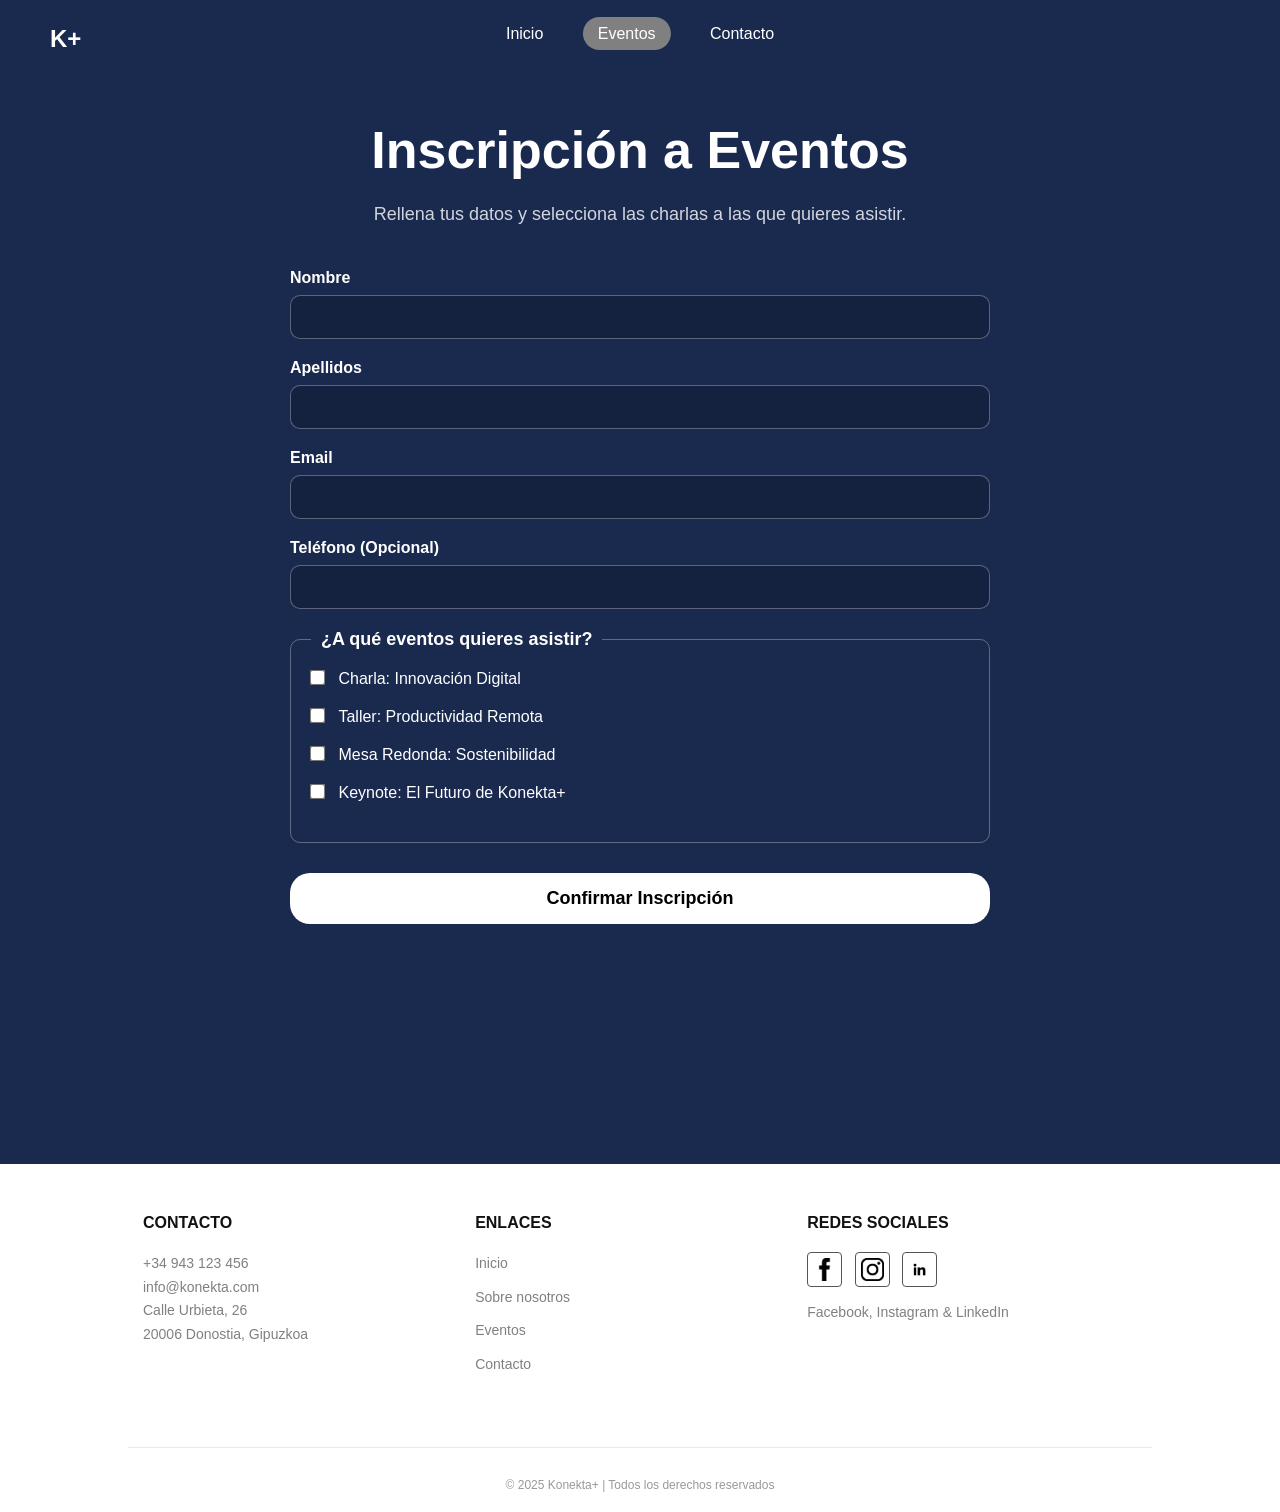
==== inscripcion.html @ b559be0f "contacto, eventos e inscripcion creadas. index mejorado." ====
<!DOCTYPE html>
<html lang="es">
<head>
    <meta charset="UTF-8">
    <meta name="viewport" content="width=device-width, initial-scale=1.0">
    <title>Inscripción - Konekta+</title>
    <link rel="stylesheet" href="style.css">
    <link rel="stylesheet" href="style-pages.css"> </head>
<body>

    <header class="main-header">
        <div class="logo">
            K+
        </div>
        <nav class="main-nav">
            <a href="index.html">Inicio</a>
            <a href="eventos.html" class="active">Eventos</a> <a href="contacto.html">Contacto</a>
        </nav>
    </header>

    <main class="page-content">
        <h1>Inscripción a Eventos</h1>
        <p>Rellena tus datos y selecciona las charlas a las que quieres asistir.</p>

        <form class="simple-form">
            <div class="form-group">
                <label for="nombre">Nombre</label>
                <input type="text" id="nombre" name="nombre" required>
            </div>

            <div class="form-group">
                <label for="apellidos">Apellidos</label>
                <input type="text" id="apellidos" name="apellidos" required>
            </div>

            <div class="form-group">
                <label for="email">Email</label>
                <input type="email" id="email" name="email" required>
            </div>

            <div class="form-group">
                <label for="telefono">Teléfono (Opcional)</label>
                <input type="tel" id="telefono" name="telefono">
            </div>

            <fieldset class="form-group">
                <legend>¿A qué eventos quieres asistir?</legend>
                <div class="checkbox-group">
                    <input type="checkbox" id="evento1" name="eventos" value="innovacion">
                    <label for="evento1">Charla: Innovación Digital</label>
                </div>
                <div class="checkbox-group">
                    <input type="checkbox" id="evento2" name="eventos" value="productividad">
                    <label for="evento2">Taller: Productividad Remota</label>
                </div>
                <div class="checkbox-group">
                    <input type="checkbox" id="evento3" name="eventos" value="sostenibilidad">
                    <label for="evento3">Mesa Redonda: Sostenibilidad</label>
                </div>
                <div class="checkbox-group">
                    <input type="checkbox" id="evento4" name="eventos" value="keynote">
                    <label for="evento4">Keynote: El Futuro de Konekta+</label>
                </div>
            </fieldset>

            <button type="submit" class="btn btn-primary">Confirmar Inscripción</button>
        </form>
    </main>

    <footer class="main-footer">
        <div class="footer-container">

            <div class="footer-col">
                <h3>CONTACTO</h3>
                <p>
                    +34 943 123 456<br>
                    info@konekta.com<br>
                    Calle Urbieta, 26<br>
                    20006 Donostia, Gipuzkoa
                </p>
            </div>

            <div class="footer-col">
                <h3>ENLACES</h3>
                <ul>
                    <li><a href="index.html">Inicio</a></li>
                    <li><a href="index.html#quienes-somos">Sobre nosotros</a></li>
                    <li><a href="eventos.html">Eventos</a></li>
                    <li><a href="contacto.html">Contacto</a></li>
                </ul>
            </div>

            <div class="footer-col">
                <h3>REDES SOCIALES</h3>
                <div class="social-icons-container">
                    <a href="#" class="social-icon">
                    <img src="img/logo-facebook.png" alt="Facebook">
                    </a>
                    <a href="#" class="social-icon">
                    <img src="img/logo-instagram.png" alt="Instagram">
                    </a>
                    <a href="#" class="social-icon">
                    <img src="img/logo-linkedin.png" alt="LinkedIn">
                    </a>
                </div>
                <p>Facebook, Instagram &amp; LinkedIn</p>
            </div>

        </div>

        <div class="footer-copyright">
            © 2025 Konekta+ | Todos los derechos reservados
        </div>
    </footer>
</body>
</html>
---- style.css ----
/* ---- CONFIGURACIÓN GENERAL ---- */
* {
    margin: 0;
    padding: 0;
    box-sizing: border-box;
}

body {
    font-family: Arial, sans-serif; 
    background-color: #1a2a4f; 
    color: #FFFFFF;
    min-height: 100vh;
    overflow-y: auto;
    position: relative; 
}
html {
    scroll-behavior: smooth;
}

a {
    text-decoration: none;
    color: white;
}

/* ---- NAVEGACIÓN SUPERIOR  ---- */
.main-header {
    position: fixed;
    top: 0;
    left: 0;
    width: 100%;
    padding: 25px 50px;
    background-color: #1a2a4f;
    z-index: 100;
}

.logo {
    position: absolute;
    left: 50px;
    top: 25px;
    font-size: 24px;
    font-weight: bold;
}

.main-nav {
    position: absolute;
    left: 50%; 
    transform: translateX(-50%); 
    top: 25px;
}

.main-nav a {
    margin: 0 10px;
    font-weight: 500;
    padding: 8px 15px;
    border-radius: 20px;
    transition: background-color 0.3s;
}

.main-nav a.active,
.main-nav a:hover {
    background-color: grey;
}

/* ---- CONTENIDO PRINCIPAL ---- */
.hero-content {
    width: 60%;
    position: relative;
    z-index: 3;
}

.hero-content h1 {
    font-size: 64px;
    line-height: 1.1;
    font-weight: 700;
    margin-bottom: 20px;
}

.hero-content p {
    font-size: 18px;
    line-height: 1.6;
    color: rgba(255, 255, 255, 0.8);
    max-width: 450px;
}

/* ---- NAVEGACIÓN LATERAL (CON POSITION: ABSOLUTE) ---- */
.side-nav {
    position: fixed;
    top: 50%;
    right: 50px;
    transform: translateY(-50%); 
    z-index: 100;
}

.side-nav a {
    display: block; 
    margin-bottom: 15px; 
    background-color: rgba(0, 0, 0, 0.2);
    padding: 12px 24px;
    border-radius: 30px;
    font-weight: 500;
    transition: all 0.3s;
}

.side-nav a.active,
.side-nav a:hover {
    background-color: white;
    color: black;
}
.hero-section {
    height: 100vh; 
    padding-left: 15%;
    padding-top: 30vh; 
    box-sizing: border-box; 
    position: relative;
    overflow: hidden;
}

.hero-section.alt-bg {
    background-color: #2a3a5f;
}

/* ESTILO DEL FOOTER */

.main-footer {
    background-color: white; 
    color: black; 
    padding: 50px 0 20px 0;
    margin-top: 100px;
    position: relative;
    width: 100%;
    clear: both; 
}

.footer-container {
    width: 80%; 
    margin: 0 auto; 
    overflow: hidden; 
}

.footer-col {
    display: inline-block; 
    width: 32%;            
    vertical-align: top;   
    padding: 0 15px;
    box-sizing: border-box;
    margin-bottom: 30px;
}

.footer-col h3 {
    font-size: 16px;
    font-weight: bold;
    text-transform: uppercase; 
    margin-bottom: 20px;
    color: #111;
}

.footer-col p, .footer-col li {
    font-size: 14px;
    line-height: 1.7;
    margin-bottom: 10px;
    color: grey; 
}

.footer-col ul {
    list-style: none;
    padding: 0;
}

.footer-col ul a {
    color: grey;
    text-decoration: none; 
    transition: color 0.3s;
}
.footer-col ul a:hover {
    color: #1a2a4f; 
    text-decoration: underline;
}

.social-icons-container {
    margin-bottom: 10px;
}

.social-icon {
    display: inline-block;
    width: 35px;  
    height: 35px; 
    border: 1px solid #555; 
    border-radius: 4px;
    text-decoration: none;
    margin-right: 8px;
    transition: background-color 0.3s, border-color 0.3s;
    padding: 5px;
    box-sizing: border-box;
}
.social-icon img {
    width: 100%;
    height: 100%;
    display: block; 
}

.social-icon:hover img {
    filter: invert(1);
}
.social-icon:hover {
    background-color: #1a2a4f; 
    color: white;
    border-color: #1a2a4f;
}

.footer-copyright {
    text-align: center;
    margin-top: 30px;
    font-size: 12px;
    color: #999; 
    border-top: 1px solid #e9e9e9; 
    padding-top: 30px;
    width: 80%;
    margin-left: auto;
    margin-right: auto;
}

/* VIDEO */
.video-background-container {
    position: absolute;
    top: 0;
    left: 0;
    width: 100%;
    height: 100%;
    z-index: 1; 
}

#bg-video {
    width: 100%;
    height: 100%;
    object-fit: cover; 
}

.video-overlay {
    position: absolute;
    top: 0;
    left: 0;
    width: 100%;
    height: 100%;
    background-color: rgba(0, 0, 0, 0.5); 
    z-index: 2;
}

.video-container-centered {
    margin-top: 30px; 
    width: 100%;
}

.video-container-centered video {
    display: block;     
    margin: 0 auto;
    
    width: 100%;        
    max-width: 640px;  
    
    height: auto;       
    border-radius: 10px; 
    background-color: #000; 
}
---- style-pages.css ----
/* ---- BOTONES (Añadidos para que funcionen los enlaces) ---- */
.btn {
    border: none;
    padding: 10px 20px;
    border-radius: 20px;
    font-weight: 600;
    cursor: pointer;
    margin-left: 10px;
    font-family: Arial, sans-serif;
    text-decoration: none;
    display: inline-block; /* Para que los <a> se vean como botones */
}

.btn-primary {
    background-color: white;
    color: black;
    transition: transform 0.3s;
}
.btn-primary:hover {
    transform: scale(1.05);
}


/* ---- CONTENEDOR GENERAL PARA PÁGINAS ---- */
.page-content {
    position: relative;
    width: 70%;
    margin-left: 15%;
    padding-top: 120px;
    padding-bottom: 100px;
    text-align: center;
}

.page-content h1 {
    font-size: 52px;
    margin-bottom: 20px;
}

.page-content p {
    font-size: 18px;
    line-height: 1.6;
    color: rgba(255, 255, 255, 0.8);
    max-width: 600px;
    margin: 0 auto 30px auto; /* Centra el párrafo */
}


/* ---- ESTILOS PARA PÁGINA DE EVENTOS ---- */
.event-grid {
    margin-top: 40px;
    text-align: left; /* Alinea las tarjetas a la izquierda */
}

.event-card {
    background-color: rgba(0, 0, 0, 0.2);
    border-radius: 15px;
    width: 90%; /* Ocupa casi todo el ancho disponible */
    margin: 20px auto; /* Centra las tarjetas y les da espacio */
    display: block; /* Cada tarjeta en su propia línea */
    min-height: 200px;
    
    /* Configuración para colocar la imagen y el texto lado a lado */
    position: relative; 
    padding: 20px; /* Relleno general para la tarjeta */
    box-sizing: border-box; /* Incluye el padding en el ancho/alto */
    overflow: hidden; /* Para contener las imágenes flotantes */
}
.event-image-container {
    width: 35%; /* La imagen ocupará un 35% del ancho de la tarjeta */
    height: 180px; /* Altura fija para las imágenes */
    float: left; /* La imagen flota a la izquierda */
    border-radius: 10px; /* Bordes redondeados para la imagen */
    overflow: hidden; /* Asegura que la imagen se ajuste al contenedor redondeado */
    margin-right: 20px; /* Espacio entre la imagen y el texto */
}
.event-image {
    width: 100%;
    height: 100%;
    object-fit: cover; /* Recorta la imagen para que rellene el contenedor sin distorsionarse */
    display: block; /* Elimina espacio extra debajo de la imagen */
}
.event-content-text {
    /* El texto ocupa el espacio restante después de la imagen flotante */
    overflow: hidden; /* Contiene el texto dentro del espacio disponible */
    text-align: left; /* Asegura que el texto esté alineado a la izquierda */
}
.event-card h3 {
    font-size: 24px;
    margin-bottom: 8px;
}

.event-card .event-info {
    font-size: 16px;
    font-weight: bold;
    color: #88aaff; /* Un color azul claro para destacar */
    margin-bottom: 12px;
}

.event-card p {
    font-size: 16px;
    max-width: 100%;
    margin-bottom: 18px;
    text-align: left;
}

.event-card .btn {
    margin-left: 0;
}
.event-card.reverse-layout .event-image-container {
    float: right; /* La imagen flota a la derecha */
    margin-left: 20px; /* Espacio entre el texto y la imagen */
    margin-right: 0; /* Elimina el margen derecho si estaba presente */
}

/* ---- ESTILOS PARA FORMULARIOS (Contacto e Inscripción) ---- */
.simple-form {
    max-width: 700px;
    margin: 40px auto;
    text-align: left; /* Alinea el texto del formulario a la izquierda */
}

.form-group {
    margin-bottom: 20px;
}

.form-group label {
    display: block; /* Pone el label en su propia línea */
    margin-bottom: 8px;
    font-weight: bold;
}

.simple-form input[type="text"],
.simple-form input[type="email"],
.simple-form input[type="tel"],
.simple-form textarea {
    width: 100%;
    padding: 12px 15px;
    border-radius: 10px;
    border: 1px solid rgba(255, 255, 255, 0.3);
    background-color: rgba(0, 0, 0, 0.2);
    color: white;
    font-size: 16px;
    font-family: Arial, sans-serif;
}

.simple-form textarea {
    min-height: 120px;
}

.simple-form .btn-primary {
    width: 100%; /* El botón ocupa todo el ancho */
    margin: 10px 0 0 0;
    padding: 15px;
    font-size: 18px;
}

/* Estilos para los checkboxes de inscripción */
fieldset.form-group {
    border: 1px solid rgba(255, 255, 255, 0.3);
    border-radius: 10px;
    padding: 20px;
}
fieldset.form-group legend {
    padding: 0 10px; /* Espacio alrededor del texto "legend" */
    font-weight: bold;
    font-size: 18px;
}
.checkbox-group {
    margin-bottom: 12px;
}
.checkbox-group input[type="checkbox"] {
    margin-right: 10px;
    width: auto; /* Devuelve el tamaño normal al checkbox */
    transform: scale(1.2); /* Los hace un poco más grandes */
}
.checkbox-group label {
    display: inline-block; /* Pone el label al lado del checkbox */
    font-weight: normal;
}
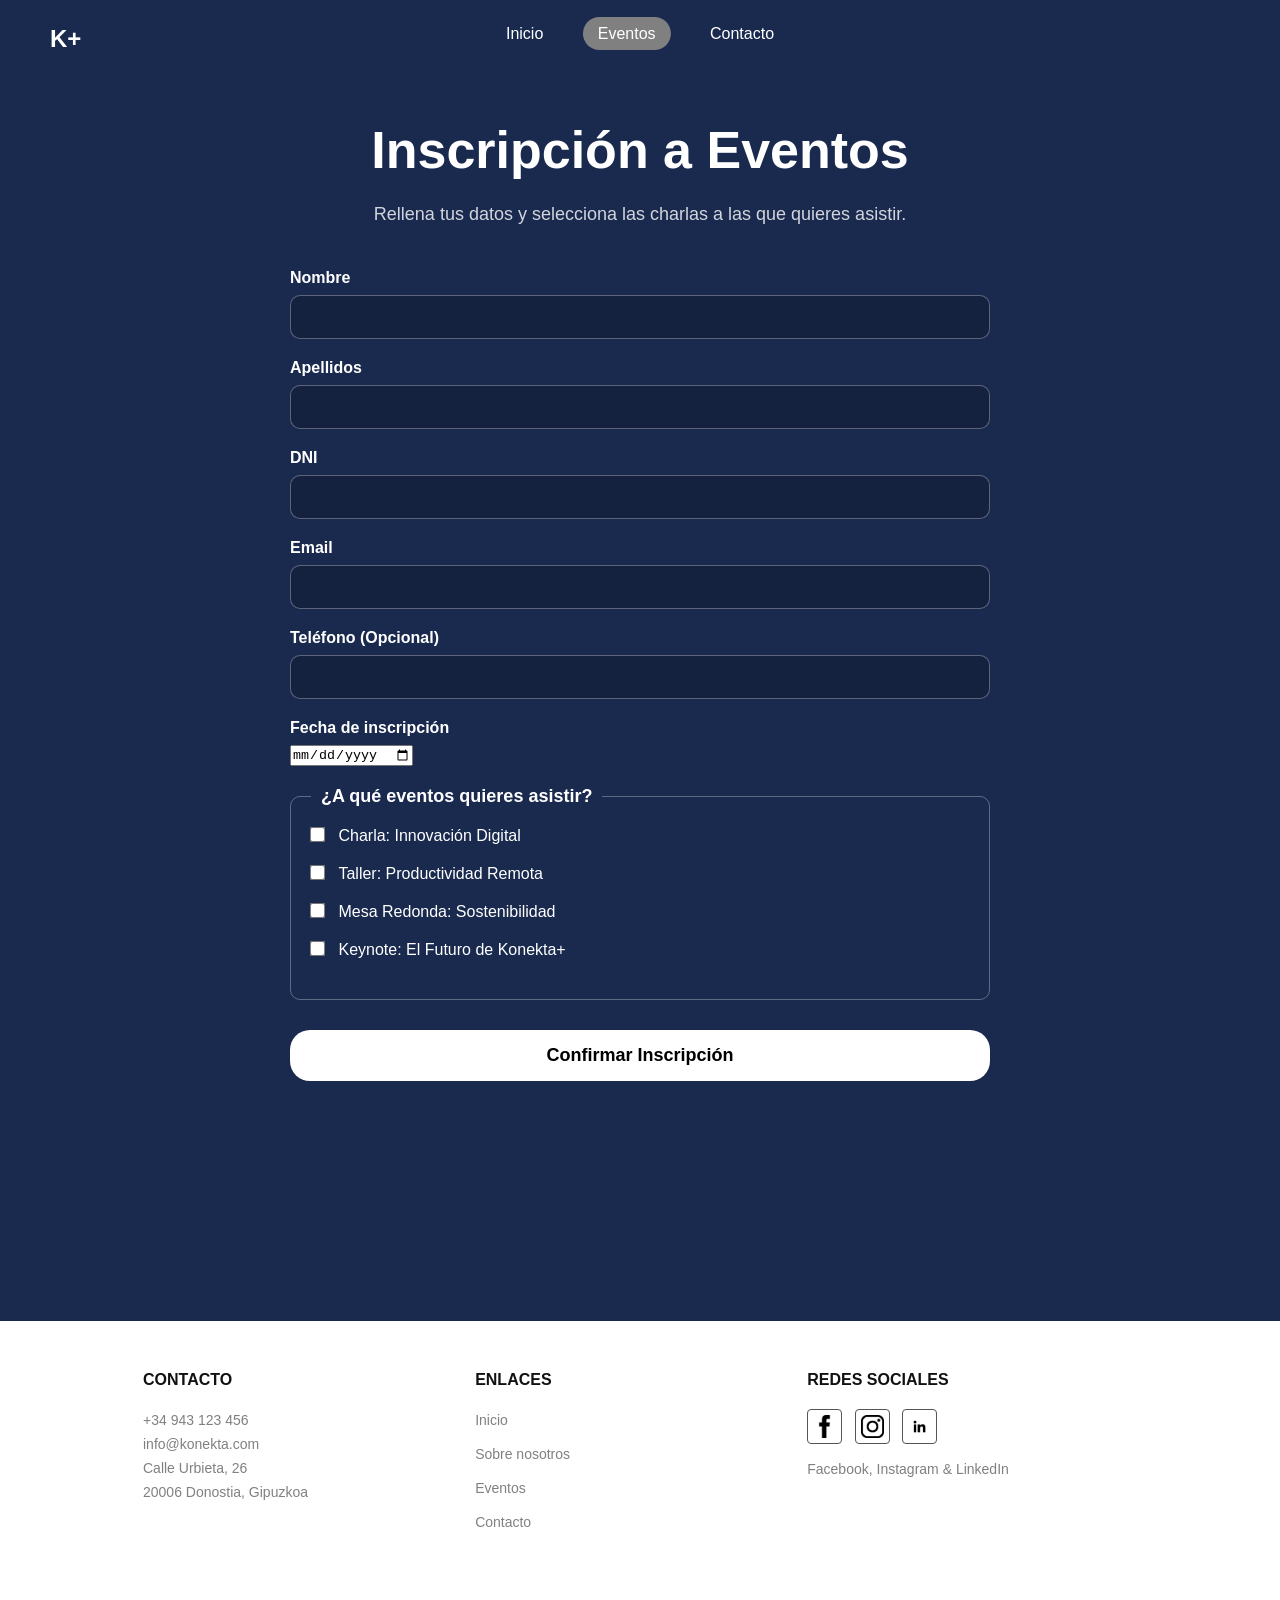
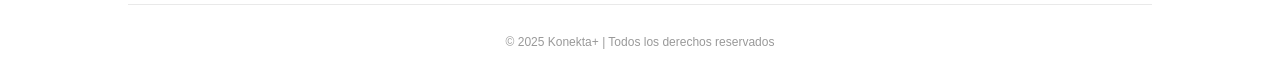
==== commit 6d0b34d8: "Cambios general, añadido base de datos y sql, imagenes, y final frontend" ====
--- a/inscripcion.html
+++ b/inscripcion.html
@@ -34,6 +34,11 @@
             </div>
 
             <div class="form-group">
+                <label for="dni">DNI</label>
+                <input type="text" id="dni" name="dni" required>
+            </div>
+
+            <div class="form-group">
                 <label for="email">Email</label>
                 <input type="email" id="email" name="email" required>
             </div>
@@ -43,22 +48,27 @@
                 <input type="tel" id="telefono" name="telefono">
             </div>
 
+            <div class="form-group">
+                <label for="fecha_inscripcion">Fecha de inscripción</label>
+                <input type="date" id="fecha_inscripcion" name="fecha_inscripcion" required>
+            </div>
+
             <fieldset class="form-group">
                 <legend>¿A qué eventos quieres asistir?</legend>
                 <div class="checkbox-group">
-                    <input type="checkbox" id="evento1" name="eventos" value="innovacion">
+                    <input type="checkbox" id="evento1" name="evento1" value="innovacion">
                     <label for="evento1">Charla: Innovación Digital</label>
                 </div>
                 <div class="checkbox-group">
-                    <input type="checkbox" id="evento2" name="eventos" value="productividad">
+                    <input type="checkbox" id="evento2" name="evento2" value="productividad">
                     <label for="evento2">Taller: Productividad Remota</label>
                 </div>
                 <div class="checkbox-group">
-                    <input type="checkbox" id="evento3" name="eventos" value="sostenibilidad">
+                    <input type="checkbox" id="evento3" name="evento3" value="sostenibilidad">
                     <label for="evento3">Mesa Redonda: Sostenibilidad</label>
                 </div>
                 <div class="checkbox-group">
-                    <input type="checkbox" id="evento4" name="eventos" value="keynote">
+                    <input type="checkbox" id="evento4" name="evento4" value="keynote">
                     <label for="evento4">Keynote: El Futuro de Konekta+</label>
                 </div>
             </fieldset>
--- a/style.css
+++ b/style.css
@@ -82,30 +82,6 @@
     max-width: 450px;
 }
 
-/* ---- NAVEGACIÓN LATERAL (CON POSITION: ABSOLUTE) ---- */
-.side-nav {
-    position: fixed;
-    top: 50%;
-    right: 50px;
-    transform: translateY(-50%); 
-    z-index: 100;
-}
-
-.side-nav a {
-    display: block; 
-    margin-bottom: 15px; 
-    background-color: rgba(0, 0, 0, 0.2);
-    padding: 12px 24px;
-    border-radius: 30px;
-    font-weight: 500;
-    transition: all 0.3s;
-}
-
-.side-nav a.active,
-.side-nav a:hover {
-    background-color: white;
-    color: black;
-}
 .hero-section {
     height: 100vh; 
     padding-left: 15%;
@@ -245,19 +221,76 @@
     z-index: 2;
 }
 
-.video-container-centered {
-    margin-top: 30px; 
-    width: 100%;
-}
-
-.video-container-centered video {
-    display: block;     
-    margin: 0 auto;
+/* ---- ESTILOS DE LA PARRILA COMPACTA DE INICIO ---- */
+
+.service-grid-compact {
+    width: 100%;
+    margin-top: 40px; 
+    text-align: center; 
+}
+
+.service-card-compact {
+    display: inline-block; 
+    width: 30%;
+    margin: 5px; 
     
-    width: 100%;        
-    max-width: 640px;  
+    vertical-align: top; 
+    background-color: rgba(0, 0, 0, 0.2);
+    border: 1px solid transparent; 
+    border-radius: 10px;
+    padding: 15px; 
+    text-align: left; 
     
-    height: auto;       
-    border-radius: 10px; 
-    background-color: #000; 
+    transition: all 0.3s ease;
+}
+
+.service-icon-compact {
+    width: 40px;  
+    height: 40px; 
+    margin-bottom: 10px;
+    object-fit: contain;
+}
+
+.service-card-compact h3 {
+    font-size: 18px; 
+    margin-bottom: 5px;
+}
+
+.service-card-compact:hover {
+    transform: translateY(-3px); 
+    background-color: rgba(0, 0, 0, 0.4); 
+    border-color: rgba(255, 255, 255, 0.5); 
+}
+
+/* ---- ESTILOS PARA LA SECCIÓN "QUIÉNES SOMOS" ---- */
+
+.quienes-somos-text {
+    float: left; 
+    width: 55%;  
+    padding-right: 5%; 
+    box-sizing: border-box;
+}
+
+.quienes-somos-text p {
+    text-align: justify;
+}
+
+.quienes-somos-video {
+    float: right; 
+    width: 40%; 
+    margin-top: 150px;  
+}
+
+
+.quienes-somos-video video {
+    width: 200%;
+    height: auto;
+    border-radius: 10px;
+    background-color: #000;
+    display: block; 
+}
+
+/* ---- SECCIÓN "que hacemos" ---- */
+#que-hacemos .hero-content p {
+    text-align: justify;
 }
--- a/style-pages.css
+++ b/style-pages.css
@@ -8,7 +8,7 @@
     margin-left: 10px;
     font-family: Arial, sans-serif;
     text-decoration: none;
-    display: inline-block; /* Para que los <a> se vean como botones */
+    display: inline-block;
 }
 
 .btn-primary {
@@ -41,48 +41,45 @@
     line-height: 1.6;
     color: rgba(255, 255, 255, 0.8);
     max-width: 600px;
-    margin: 0 auto 30px auto; /* Centra el párrafo */
+    margin: 0 auto 30px auto;
 }
 
 
 /* ---- ESTILOS PARA PÁGINA DE EVENTOS ---- */
 .event-grid {
     margin-top: 40px;
-    text-align: left; /* Alinea las tarjetas a la izquierda */
+    text-align: left;
 }
 
 .event-card {
     background-color: rgba(0, 0, 0, 0.2);
     border-radius: 15px;
-    width: 90%; /* Ocupa casi todo el ancho disponible */
-    margin: 20px auto; /* Centra las tarjetas y les da espacio */
-    display: block; /* Cada tarjeta en su propia línea */
+    width: 90%; 
+    margin: 20px auto; 
+    display: block; 
     min-height: 200px;
-    
-    /* Configuración para colocar la imagen y el texto lado a lado */
     position: relative; 
-    padding: 20px; /* Relleno general para la tarjeta */
-    box-sizing: border-box; /* Incluye el padding en el ancho/alto */
-    overflow: hidden; /* Para contener las imágenes flotantes */
+    padding: 20px; 
+    box-sizing: border-box; 
+    overflow: hidden; 
 }
 .event-image-container {
-    width: 35%; /* La imagen ocupará un 35% del ancho de la tarjeta */
-    height: 180px; /* Altura fija para las imágenes */
-    float: left; /* La imagen flota a la izquierda */
-    border-radius: 10px; /* Bordes redondeados para la imagen */
-    overflow: hidden; /* Asegura que la imagen se ajuste al contenedor redondeado */
-    margin-right: 20px; /* Espacio entre la imagen y el texto */
+    width: 35%;
+    height: 180px; 
+    float: left; 
+    border-radius: 10px; 
+    overflow: hidden; 
+    margin-right: 20px; 
 }
 .event-image {
     width: 100%;
     height: 100%;
-    object-fit: cover; /* Recorta la imagen para que rellene el contenedor sin distorsionarse */
-    display: block; /* Elimina espacio extra debajo de la imagen */
+    object-fit: cover;
+    display: block; 
 }
 .event-content-text {
-    /* El texto ocupa el espacio restante después de la imagen flotante */
-    overflow: hidden; /* Contiene el texto dentro del espacio disponible */
-    text-align: left; /* Asegura que el texto esté alineado a la izquierda */
+    overflow: hidden; 
+    text-align: left;
 }
 .event-card h3 {
     font-size: 24px;
@@ -92,7 +89,7 @@
 .event-card .event-info {
     font-size: 16px;
     font-weight: bold;
-    color: #88aaff; /* Un color azul claro para destacar */
+    color: #88aaff;
     margin-bottom: 12px;
 }
 
@@ -107,16 +104,16 @@
     margin-left: 0;
 }
 .event-card.reverse-layout .event-image-container {
-    float: right; /* La imagen flota a la derecha */
-    margin-left: 20px; /* Espacio entre el texto y la imagen */
-    margin-right: 0; /* Elimina el margen derecho si estaba presente */
+    float: right; 
+    margin-left: 20px; 
+    margin-right: 0; 
 }
 
 /* ---- ESTILOS PARA FORMULARIOS (Contacto e Inscripción) ---- */
 .simple-form {
     max-width: 700px;
     margin: 40px auto;
-    text-align: left; /* Alinea el texto del formulario a la izquierda */
+    text-align: left;
 }
 
 .form-group {
@@ -124,7 +121,7 @@
 }
 
 .form-group label {
-    display: block; /* Pone el label en su propia línea */
+    display: block;
     margin-bottom: 8px;
     font-weight: bold;
 }
@@ -148,7 +145,7 @@
 }
 
 .simple-form .btn-primary {
-    width: 100%; /* El botón ocupa todo el ancho */
+    width: 100%; 
     margin: 10px 0 0 0;
     padding: 15px;
     font-size: 18px;
@@ -161,7 +158,7 @@
     padding: 20px;
 }
 fieldset.form-group legend {
-    padding: 0 10px; /* Espacio alrededor del texto "legend" */
+    padding: 0 10px;
     font-weight: bold;
     font-size: 18px;
 }
@@ -170,10 +167,10 @@
 }
 .checkbox-group input[type="checkbox"] {
     margin-right: 10px;
-    width: auto; /* Devuelve el tamaño normal al checkbox */
-    transform: scale(1.2); /* Los hace un poco más grandes */
+    width: auto; 
+    transform: scale(1.2); 
 }
 .checkbox-group label {
-    display: inline-block; /* Pone el label al lado del checkbox */
+    display: inline-block; 
     font-weight: normal;
 }
